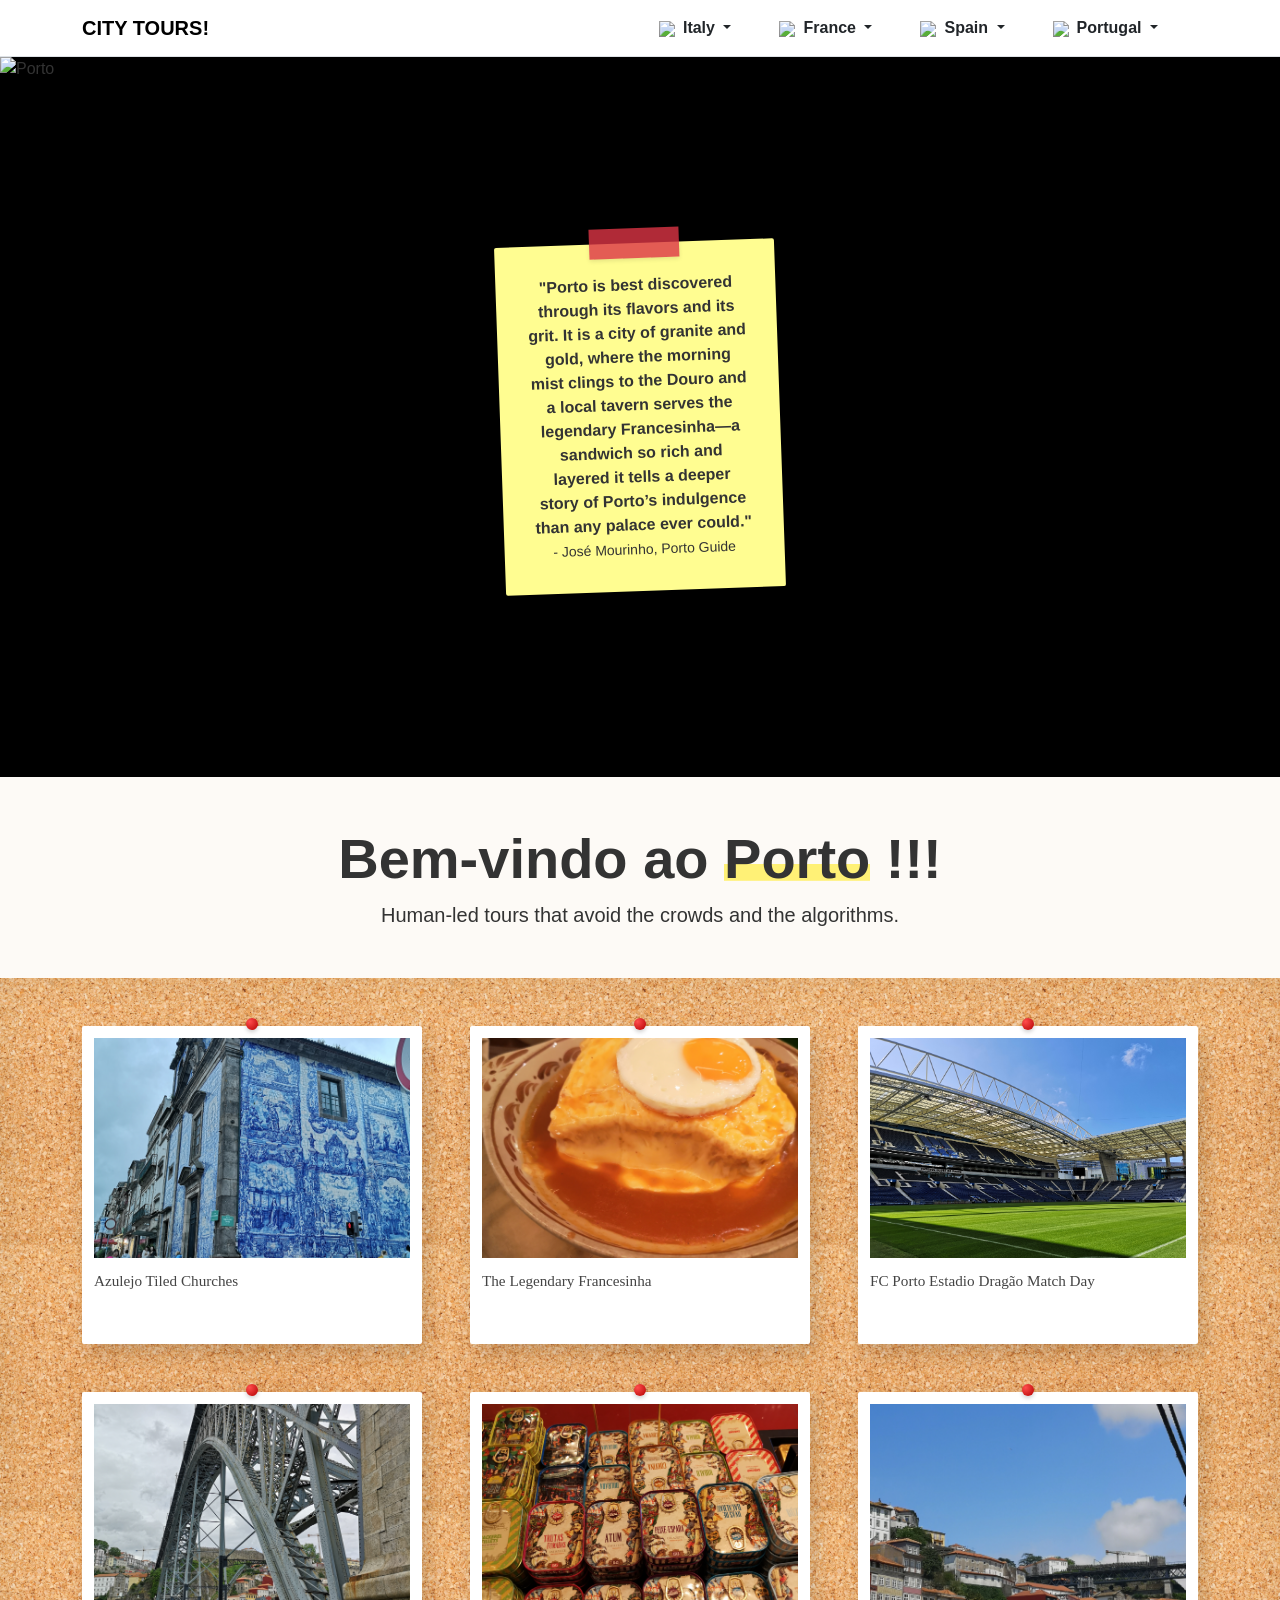
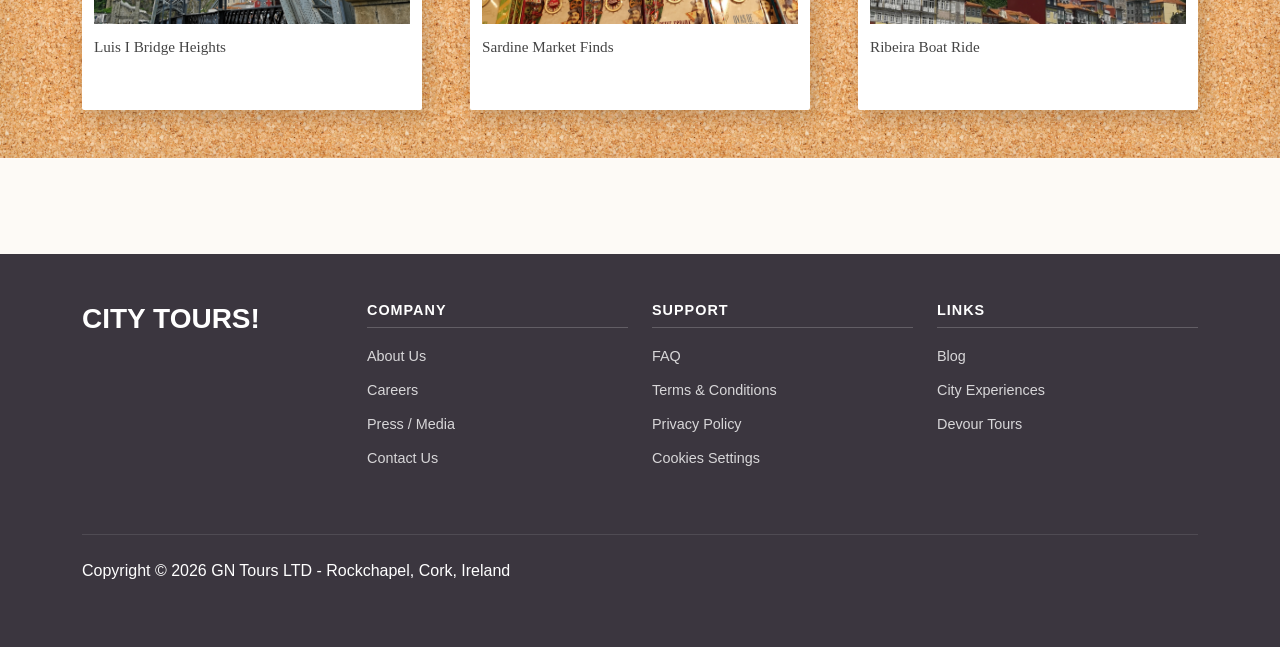
==== PORTO.html @ 2dba54da "Initial Commit" ====
<!doctype html>
<html lang="en">
  <head>
    <meta charset="utf-8">
    <meta name="viewport" content="width=device-width, initial-scale=1">
    <meta name="description" content="">
    <title>Starter Template · Bootstrap</title>
    <!-- Bootstrap core CSS -->
<link href="css/bootstrap.min.css" rel="stylesheet">
    <!-- Custom styles for this template -->
    <link href="mystyle.css" rel="stylesheet">
  </head>
  <body>
    
  <nav class="navbar navbar-expand-lg navbar-light bg-white border-bottom sticky-top">
  <div class="container">
    <a class="navbar-brand fw-bold" href="index.html">CITY TOURS!</a>
    
    <button class="navbar-toggler border-0" type="button" data-bs-toggle="offcanvas" data-bs-target="#offcanvasNavbar">
      <span class="navbar-toggler-icon"></span>
    </button>

    <div class="offcanvas offcanvas-end" tabindex="-1" id="offcanvasNavbar" aria-labelledby="offcanvasNavbarLabel">
      <div class="offcanvas-header border-bottom">
        <h5 class="offcanvas-title fw-bold" id="offcanvasNavbarLabel">Explore Our Cities</h5>
        <button type="button" class="btn-close" data-bs-dismiss="offcanvas" aria-label="Close"></button>
      </div>
      
      <div class="offcanvas-body">
        <ul class="navbar-nav justify-content-end flex-grow-1 pe-3">
          
          <li class="nav-item dropdown px-lg-3">
            <a class="nav-link dropdown-toggle fw-bold text-dark" href="#" role="button" data-bs-toggle="dropdown">
              <img src="https://flagcdn.com/w20/it.png" class="me-2">Italy
            </a>
            <ul class="dropdown-menu border-0 shadow-sm">
              <li><a class="dropdown-item" href="ROME.html">Rome</a></li>
              <li><a class="dropdown-item" href="VENICE.html">Venice</a></li>
            </ul>
          </li>

          <li class="nav-item dropdown px-lg-3">
            <a class="nav-link dropdown-toggle fw-bold text-dark" href="#" role="button" data-bs-toggle="dropdown">
              <img src="https://flagcdn.com/w20/fr.png" class="me-2">France
            </a>
            <ul class="dropdown-menu border-0 shadow-sm">
              <li><a class="dropdown-item" href="PARIS.html">Paris</a></li>
            </ul>
          </li>

          <li class="nav-item dropdown px-lg-3">
            <a class="nav-link dropdown-toggle fw-bold text-dark" href="#" role="button" data-bs-toggle="dropdown">
              <img src="https://flagcdn.com/w20/es.png" class="me-2">Spain
            </a>
            <ul class="dropdown-menu border-0 shadow-sm">
              <li><a class="dropdown-item" href="SEVILLA.html">Seville</a></li>
            </ul>
          </li>

          <li class="nav-item dropdown px-lg-3">
            <a class="nav-link dropdown-toggle fw-bold text-dark" href="#" role="button" data-bs-toggle="dropdown">
              <img src="https://flagcdn.com/w20/pt.png" class="me-2">Portugal
            </a>
            <ul class="dropdown-menu border-0 shadow-sm">
              <li><a class="dropdown-item" href="PORTO.html">Porto</a></li>
            </ul>
          </li>

        </ul>
      </div>
    </div>
  </div>
</nav>

    <!-- Carousel -->
<div id="demo" class="carousel slide" data-bs-ride="carousel">


  <!-- The slideshow/carousel -->
  <div class="carousel-inner">

    Porto
     <div class="carousel-item active">
      <img src="IMAGES\portopic.jpg" alt="Porto" class="d-block w-100">
              <div class="carousel-caption d-flex justify-content-center align-items-center h-100">
    <div class="post-it-sticky">
      <div class="red-tape"></div>
      <p class="mb-0 fw-bold">"Porto is best discovered through its flavors and its grit. It is a city of granite and gold, where the morning mist clings to the Douro and a local tavern serves the legendary Francesinha—a sandwich so rich and layered it tells a deeper story of Porto’s indulgence than any palace ever could."</p>
      <span class="small">- José Mourinho, Porto Guide</span>
    </div>
  </div>
    </div>
  </div>

</div>

<main class="container py-5">
  <div class="text-center mb-5">
    <h1 class="display-4 fw-bold">Bem-vindo ao <span class="highlight">Porto</span> !!!</h1>
    <p class="lead">Human-led tours that avoid the crowds and the algorithms.</p>
  </div>

<section id="porto-corkboard" class="full-width-cork py-5">
    <div class="container">
        <div class="row g-5 justify-content-center">
            
            <div class="col-md-4">
    <div class="polaroid-card" 
         data-bs-toggle="modal" 
         data-bs-target="#photoModal" 
         onclick="openModal('IMAGES/Porto/Azulejo.jpg', 'Azulejo Tiled Churches')">
        <div class="pin"></div>
        <img src="IMAGES/Porto/Azulejo.jpg" class="img-fluid" alt="Azulejos">
        <p class="polaroid-caption">Azulejo Tiled Churches</p>
    </div>
</div>

<div class="col-md-4">
    <div class="polaroid-card" 
         data-bs-toggle="modal" 
         data-bs-target="#photoModal" 
         onclick="openModal('IMAGES/Porto/Francesinha.jpg', 'The Legendary Francesinha')">
        <div class="pin"></div>
        <img src="IMAGES/Porto/Francesinha.jpg" class="img-fluid" alt="Francesinha">
        <p class="polaroid-caption">The Legendary Francesinha</p>
    </div>
</div>

<div class="col-md-4">
    <div class="polaroid-card" 
         data-bs-toggle="modal" 
         data-bs-target="#photoModal" 
         onclick="openModal('IMAGES/Porto/Estadio.jpg', 'FC Porto Estadio Dragão Match Day')">
        <div class="pin"></div>
        <img src="IMAGES/Porto/Estadio.jpg" class="img-fluid" alt="estadio">
        <p class="polaroid-caption">FC Porto Estadio Dragão Match Day</p>
    </div>
</div>

<div class="col-md-4">
    <div class="polaroid-card" 
         data-bs-toggle="modal" 
         data-bs-target="#photoModal" 
         onclick="openModal('IMAGES/Porto/PonteLuis.jpg', 'Luis I Bridge Heights')">
        <div class="pin"></div>
        <img src="IMAGES/Porto/PonteLuis.jpg" class="img-fluid" alt="Bridge">
        <p class="polaroid-caption">Luis I Bridge Heights</p>
    </div>
</div>

<div class="col-md-4">
    <div class="polaroid-card" 
         data-bs-toggle="modal" 
         data-bs-target="#photoModal" 
         onclick="openModal('IMAGES/Porto/sardine.jpg', 'Sardine Market Finds')">
        <div class="pin"></div>
        <img src="IMAGES/Porto/sardine.jpg" class="img-fluid" alt="Sardines">
        <p class="polaroid-caption">Sardine Market Finds</p>
    </div>
</div>

<div class="col-md-4">
    <div class="polaroid-card" 
         data-bs-toggle="modal" 
         data-bs-target="#photoModal" 
         onclick="openModal('IMAGES/Porto/Ribeira.jpg', 'Ribeira Boat Ride')">
        <div class="pin"></div>
        <img src="IMAGES/Porto/Ribeira.jpg" class="img-fluid" alt="River">
        <p class="polaroid-caption">Ribeira Boat Ride</p>
    </div>
</div>



        </div>
    </div>
</section>


</main><!-- /.container -->
<footer class="footer-dark py-5 mt-5">
  <div class="container">
    <div class="row">
      <div class="col-md-3 mb-4">
        <h3 class="fw-bold text-white mb-3">CITY TOURS!</h3>
      </div>

      <div class="col-md-3 mb-4">
        <h6 class="text-uppercase fw-bold border-bottom pb-2 mb-3">Company</h6>
        <ul class="list-unstyled">
          <li><a href="#">About Us</a></li>
          <li><a href="#">Careers</a></li>
          <li><a href="#">Press / Media</a></li>
          <li><a href="#">Contact Us</a></li>
        </ul>
      </div>

      <div class="col-md-3 mb-4">
        <h6 class="text-uppercase fw-bold border-bottom pb-2 mb-3">Support</h6>
        <ul class="list-unstyled">
          <li><a href="#">FAQ</a></li>
          <li><a href="#">Terms & Conditions</a></li>
          <li><a href="#">Privacy Policy</a></li>
          <li><a href="#">Cookies Settings</a></li>
        </ul>
      </div>

      <div class="col-md-3 mb-4">
        <h6 class="text-uppercase fw-bold border-bottom pb-2 mb-3">Links</h6>
        <ul class="list-unstyled">
          <li><a href="#">Blog</a></li>
          <li><a href="#">City Experiences</a></li>
          <li><a href="#">Devour Tours</a></li>
        </ul>
      </div>
    </div>

    <div class="pt-4 mt-4 border-top">
      <p>Copyright © 2026 GN Tours LTD - Rockchapel, Cork, Ireland</p>
    </div>
  </div>
</footer>
    <script src="js/bootstrap.bundle.min.js"></script>
    <script src="js/script.js"></script>

 <div class="modal fade" id="photoModal" tabindex="-1" aria-hidden="true">
  <div class="modal-dialog modal-dialog-centered modal-xl">
    <div class="modal-content" style="background: transparent; border: none;">
      <div class="modal-body p-0 text-center">
        <div class="polaroid-card d-inline-block shadow-lg" style="width: 80vw; max-width: 900px; transform: rotate(0deg); background: white;">
          <img src="" id="modalImg" class="img-fluid" style="height: auto; max-height: 70vh; padding: 15px;">
          <p id="modalCaption" class="polaroid-caption fs-2 mt-2" style="padding-bottom: 20px;"></p>
        </div>
      </div>
    </div>
  </div>
</div>

<script>
function openModal(imgSrc, captionText) {
    document.getElementById('modalImg').src = imgSrc;
    document.getElementById('modalCaption').innerText = captionText;
}
</script>

<style>
  .polaroid-card { cursor: pointer; }
</style>
---- mystyle.css ----
/* Add your own CSS under here */
body {
    background-color: #fdfaf6; 
    font-family: 'Segoe UI', Tahoma, Geneva, Verdana, sans-serif;
    color: #333;
}
body::before {
    content: "";
    position: fixed; top: 0; left: 0; width: 100%; height: 100%;
    background: url('https://www.transparenttextures.com/patterns/p6.png');
    opacity: 0.05; pointer-events: none; z-index: 9999;
}

/* 2. Wobbly 'Human' Buttons (The Anti-AI Look) */
.btn-human {
    background-color: #ffca28; /* Warm yellow */
    border: 2px solid #222;
    border-radius: 255px 15px 225px 15px/15px 225px 15px 255px; /* Wobbly edges */
    padding: 10px 25px;
    font-weight: bold;
    transition: transform 0.2s;
}
.btn-human:hover {
    transform: rotate(-1deg) scale(1.05);
    background-color: #ffb300;
}

/* 3. Asymmetric Tour Cards */
.tour-card {
    border: 2px solid #222;
    border-radius: 10px 30px 15px 40px / 30px 10px 40px 15px;
    background: white;
    box-shadow: 6px 6px 0px rgba(0,0,0,0.1);
    overflow: hidden;
}

/* 4. Rough Notation (Yellow highlighter effect) */
.highlight {
    background: linear-gradient(120deg, #fff176 0%, #fff176 100%);
    background-repeat: no-repeat;
    background-size: 100% 0.3em;
    background-position: 0 80%;
}

/* Make the carousel fit the screen perfectly */
.carousel-item {
    height: 80vh; /* 80% of the Viewport Height */
    min-height: 400px; /* Prevents it from getting too squashed on small phones */
    background: #000; /* Dark background behind images while loading */
}

.carousel-item img {
    height: 100%;
    width: 100%;
    object-fit: cover; /* This is key: it crops the image instead of stretching it */
    object-position: center; /* Keeps the middle of the photo in view */
}

/* Center the caption area over the whole image */
.carousel-caption {
    top: 0;
    bottom: 0;
    left: 0;
    right: 0;
}

/* The Post-it Styling */
.post-it-sticky {
    position: relative;
    background: #fffd91; /* Post-it Yellow */
    color: #333;
    padding: 30px;
    width: 280px;
    box-shadow: 10px 10px 20px rgba(0,0,0,0.3);
    transform: rotate(-2deg); /* "Human" tilt */
    border-radius: 2px;
}

/* The BBC-style Red Tape */
.red-tape {
    position: absolute;
    top: -15px;
    left: 50%;
    transform: translateX(-50%);
    width: 90px;
    height: 30px;
    background-color: rgba(220, 53, 69, 0.8); /* Translucent Red */
    box-shadow: 0 2px 4px rgba(0,0,0,0.1);
}

.footer-dark {
    background-color: #3b363f; /* The specific dark purple-grey from your image */
    color: #ffffff;
}

.footer-dark h6 {
    color: #ffffff;
    letter-spacing: 1px;
    font-size: 0.9rem;
    border-color: rgba(255,255,255,0.2) !important;
}

.footer-dark ul li {
    margin-bottom: 10px;
}

.footer-dark ul li a {
    color: rgba(255,255,255,0.8);
    text-decoration: none;
    font-size: 0.9rem;
    transition: 0.3s;
}

.footer-dark ul li a:hover {
    color: #ffca28; /* Your brand highlight color */
    padding-left: 5px; /* Subtle movement effect */
}

.footer-dark .border-top {
    border-color: rgba(255,255,255,0.1) !important;
}

/* Make the dropdown full width */
.has-megamenu {
  position: static !important;
}

.megamenu {
  width: 100vw;
  left: 0 !important;
  right: 0 !important;
  margin-top: 0;
  border: none;
  border-radius: 0 0 15px 15px;
  box-shadow: 0 10px 30px rgba(0,0,0,0.1);
}

/* Style the links inside the menu */
.megamenu .dropdown-item {
  padding: 5px 0;
  color: #666;
  font-size: 0.95rem;
  transition: 0.2s;
}

.megamenu .dropdown-item:hover {
  background: transparent;
  color: #0d6efd; /* Or your brand blue */
  padding-left: 5px;
}

/* Optional: Vertical lines between countries */
.megamenu .border-start {
  border-color: rgba(0,0,0,0.05) !important;
}

/* Fix the dropdown link styling */
.megamenu .dropdown-item {
    font-size: 0.9rem;
    color: #444;
    padding: 0.4rem 0; /* More space between Rome and Venice */
    background: transparent !important; /* Removes the blue Bootstrap hover box */
}

.megamenu .dropdown-item:hover {
    color: #0d6efd; /* Your brand blue */
    text-decoration: underline;
}

/* Align the Flag Icons */
.megamenu h6 img {
    width: 20px;
    height: auto;
    margin-right: 10px;
    vertical-align: middle;
    border-radius: 2px; /* Softens the look of the flags */
}

.megamenu h6 {
    font-size: 1rem;
    color: #222;
    margin-bottom: 1rem;
    display: flex;
    align-items: center;
}

/* Removes the bullet point from navbar items */
.navbar-nav {
    list-style: none !important;
}

/* Specifically target the city tours list item if needed */
.nav-item {
    list-style-type: none;
}

/* 1. Standard State: Outline visible, text clear */
.navbar .btn-outline-primary {
    color: #0d6efd; /* Use your specific brand blue */
    border: 2px solid #0d6efd;
    background-color: transparent;
    font-weight: 600;
    transition: all 0.3s ease-in-out;
}

/* 2. Hover/Active State: Button turns solid blue, text turns white */
.navbar .btn-outline-primary:hover, 
.navbar .show > .btn-outline-primary {
    background-color: #0d6efd !important;
    color: #ffffff !important;
}

/* 3. The Hover Trigger for the Dropdown */
@media (min-width: 992px) {
    .nav-item.dropdown:hover .dropdown-menu {
        display: block;
        margin-top: 0; /* Align it perfectly to the navbar */
    }
}

.sketch-wrapper {
    padding: 20px;
    transition: transform 0.3s ease-in-out;
}

.sketch-img {
    /* This makes the white background of your JPGs disappear 
       into the background of your site! */
    mix-blend-mode: multiply; 
    filter: grayscale(100%) contrast(110%);
    max-height: 250px;
}

/* Subtle "Hand-placed" tilts */
.col-md-4:nth-child(1) .sketch-wrapper { transform: rotate(-3deg); }
.col-md-4:nth-child(2) .sketch-wrapper { transform: rotate(2deg); }
.col-md-4:nth-child(3) .sketch-wrapper { transform: rotate(-1deg); }

.sketch-wrapper:hover {
    transform: rotate(0deg) scale(1.1) !important;
}

/* Container for the whole sketchbook area */
.bg-light-sketchbook {
    background-color: #fcfcfc; /* A very light off-white to contrast the main page */
}

/* The Large Post-it Note */
.sketchbook-note {
    background-color: #fff; /* True white, like the paper of the drawings */
    border-radius: 5px;
    transform: rotate(1deg); /* Slight natural tilt */
    transition: transform 0.3s ease;
}

.sketchbook-note:nth-child(even) {
    transform: rotate(-1.5deg);
}

.sketchbook-note:hover {
    transform: rotate(0deg) scale(1.02); /* Straightens on hover */
}

/* Red Tape Styling (Same as earlier) */
.red-tape-left, .red-tape-right {
    position: absolute;
    width: 60px; /* Slightly wider tape for a larger note */
    height: 30px;
    background-color: rgba(220, 53, 69, 0.85); /* Boosted Bootstrap Red */
    box-shadow: 1px 1px 3px rgba(0,0,0,0.1);
    z-index: 5;
    transform: rotate(-15deg);
}

/* Taping the Corners */
.red-tape-left {
    top: -10px;
    left: -15px;
    border-radius: 3px 0 3px 0; /* Creates that 'torn' edge feel */
}

.red-tape-right {
    top: -10px;
    right: -15px;
    transform: rotate(15deg);
    border-radius: 0 3px 0 3px;
}

/* The Image Content */
.sketch-content {
    mix-blend-mode: multiply; /* Keeps the drawing ink and removes the paper white */
    max-height: 450px; /* Makes the image substantially larger than before */
    width: auto;
    filter: grayscale(100%) contrast(110%);
}


/* The Polaroid - Kept crisp and white */
.polaroid-card {
    background: #ffffff;
    padding: 12px 12px 35px 12px;
    box-shadow: 5px 10px 20px rgba(0,0,0,0.15); /* Softer shadow for the light board */
    position: relative;
    transition: all 0.3s ease;
    border-radius: 2px;
}

.polaroid-card img {
    width: 100%;
    height: 220px;
    object-fit: cover;
    filter: none !important; /* Ensures photos stay bright */
}

.polaroid-caption {
    font-family: 'Permanent Marker', cursive;
    margin-top: 12px;
    color: #444;
    font-size: 0.95rem;
}

/* Bright Red Pin */
.pin {
    position: absolute;
    top: -8px;
    left: 50%;
    transform: translateX(-50%);
    width: 12px;
    height: 12px;
    background: radial-gradient(circle at 30% 30%, #ff4d4d, #b30000);
    border-radius: 50%;
    box-shadow: 0 2px 4px rgba(0,0,0,0.2);
    z-index: 10;
}

/* Hover Effect */
.polaroid-card:hover {
    transform: scale(1.1) rotate(0deg) !important;
    z-index: 20;
    box-shadow: 10px 20px 30px rgba(0,0,0,0.2);
}

/* 5. The Full-Width Light Corkboard Section */
.full-width-cork {
    /* Make sure the filename is exactly what is in your folder */
    background-image: url('image_656bee.jpg') !important; 
    background-repeat: repeat !important;
    background-size: 300px; 
    background-attachment: scroll;
    
    /* This ensures it breaks out of any constraints */
    width: 100vw;
    position: relative;
    left: 50%;
    right: 50%;
    margin-left: -50vw;
    margin-right: -50vw;
    
    padding: 60px 0;
    border: none;
    display: block;
    box-shadow: inset 0 0 50px rgba(0,0,0,0.07);
}

/* Fix for the white background cutting in */
#porto-corkboard .container {
    background-color: transparent !important;
}

body::before {
    /* ... your other code ... */
    z-index: -1; /* Changed from 9999 */
}

.full-width-cork {
    /* Try this path instead: it looks directly into the IMAGES folder */
    background-image: url('IMAGES/corkboard.jpg') !important; 
    background-repeat: repeat;
    background-size: 400px;
    
    /* Keep your existing breakout code below this */
    width: 100vw;
    position: relative;
    left: 50%;
    right: 50%;
    margin-left: -50vw;
    margin-right: -50vw;
}

/* --- MOBILE MENU FIX --- */
@media (max-width: 991px) {
    /* Forces the megamenu columns to stack vertically */
    .megamenu .row {
        display: flex !important;
        flex-direction: column !important;
        margin: 0 !important;
    }

    .megamenu .col-md-3 {
        width: 100% !important;
        border-left: none !important; /* Removes those desktop vertical lines */
        padding: 10px 0 !important;
        border-bottom: 1px solid #eee; /* Adds a subtle separator instead */
    }

    /* Makes the city names easier to read on a phone */
    .megamenu h6 {
        padding-left: 15px !important;
        margin-top: 10px;
    }

    /* Centers and sizes the 'Tours by City' button for thumbs */
    #navbarDropdown {
        margin: 10px 0 !important;
        width: 100%;
    }
}

/* Modern Mobile Navbar Fixes */
@media (max-width: 991px) {
    /* Remove the clunky blue button look */
    .navbar-toggler:focus {
        box-shadow: none; /* Removes the ugly blue outline when clicked */
    }

    /* Make the offcanvas menu feel like an app */
    .offcanvas {
        width: 80% !important;
        background-color: #fcfcfc;
    }

    .offcanvas-body .nav-link {
        font-size: 1.2rem;
        padding: 10px 0;
        border-bottom: 1px solid #f0f0f0;
        color: #333 !important;
    }

    /* Hide the dropdown arrow since it's now a flat list */
    .dropdown-toggle::after {
        display: none;
    }
}

/* Add a hover effect for desktop too */
.nav-link:hover {
    color: #007bff !important;
    padding-left: 5px;
    transition: 0.3s;
}

@media (max-width: 768px) {
    .post-it-sticky {
        width: 90% !important;
        font-size: 0.9rem !important;
        padding: 15px !important;
    }
}

/* DESKTOP HOVER EFFECT */
@media (min-width: 992px) {
    .nav-item.dropdown:hover .dropdown-menu {
        display: block;
        margin-top: 0; /* Prevents a gap that closes the menu */
        animation: fadeIn 0.3s ease-in;
    }
}

/* MOBILE OFF-CANVAS CLEANUP */
@media (max-width: 991px) {
    /* Make the dropdowns always 'open' in the sidebar so it's 1-click */
    .offcanvas-body .dropdown-menu {
        display: block;
        position: static;
        background: none;
        border: none;
        padding-left: 30px; /* Indent the cities under the country */
    }
    
    .offcanvas-body .dropdown-toggle::after {
        display: none; /* Hide the arrow on mobile to keep it clean */
    }
}

@keyframes fadeIn {
    from { opacity: 0; transform: translateY(10px); }
    to { opacity: 1; transform: translateY(0); }
}
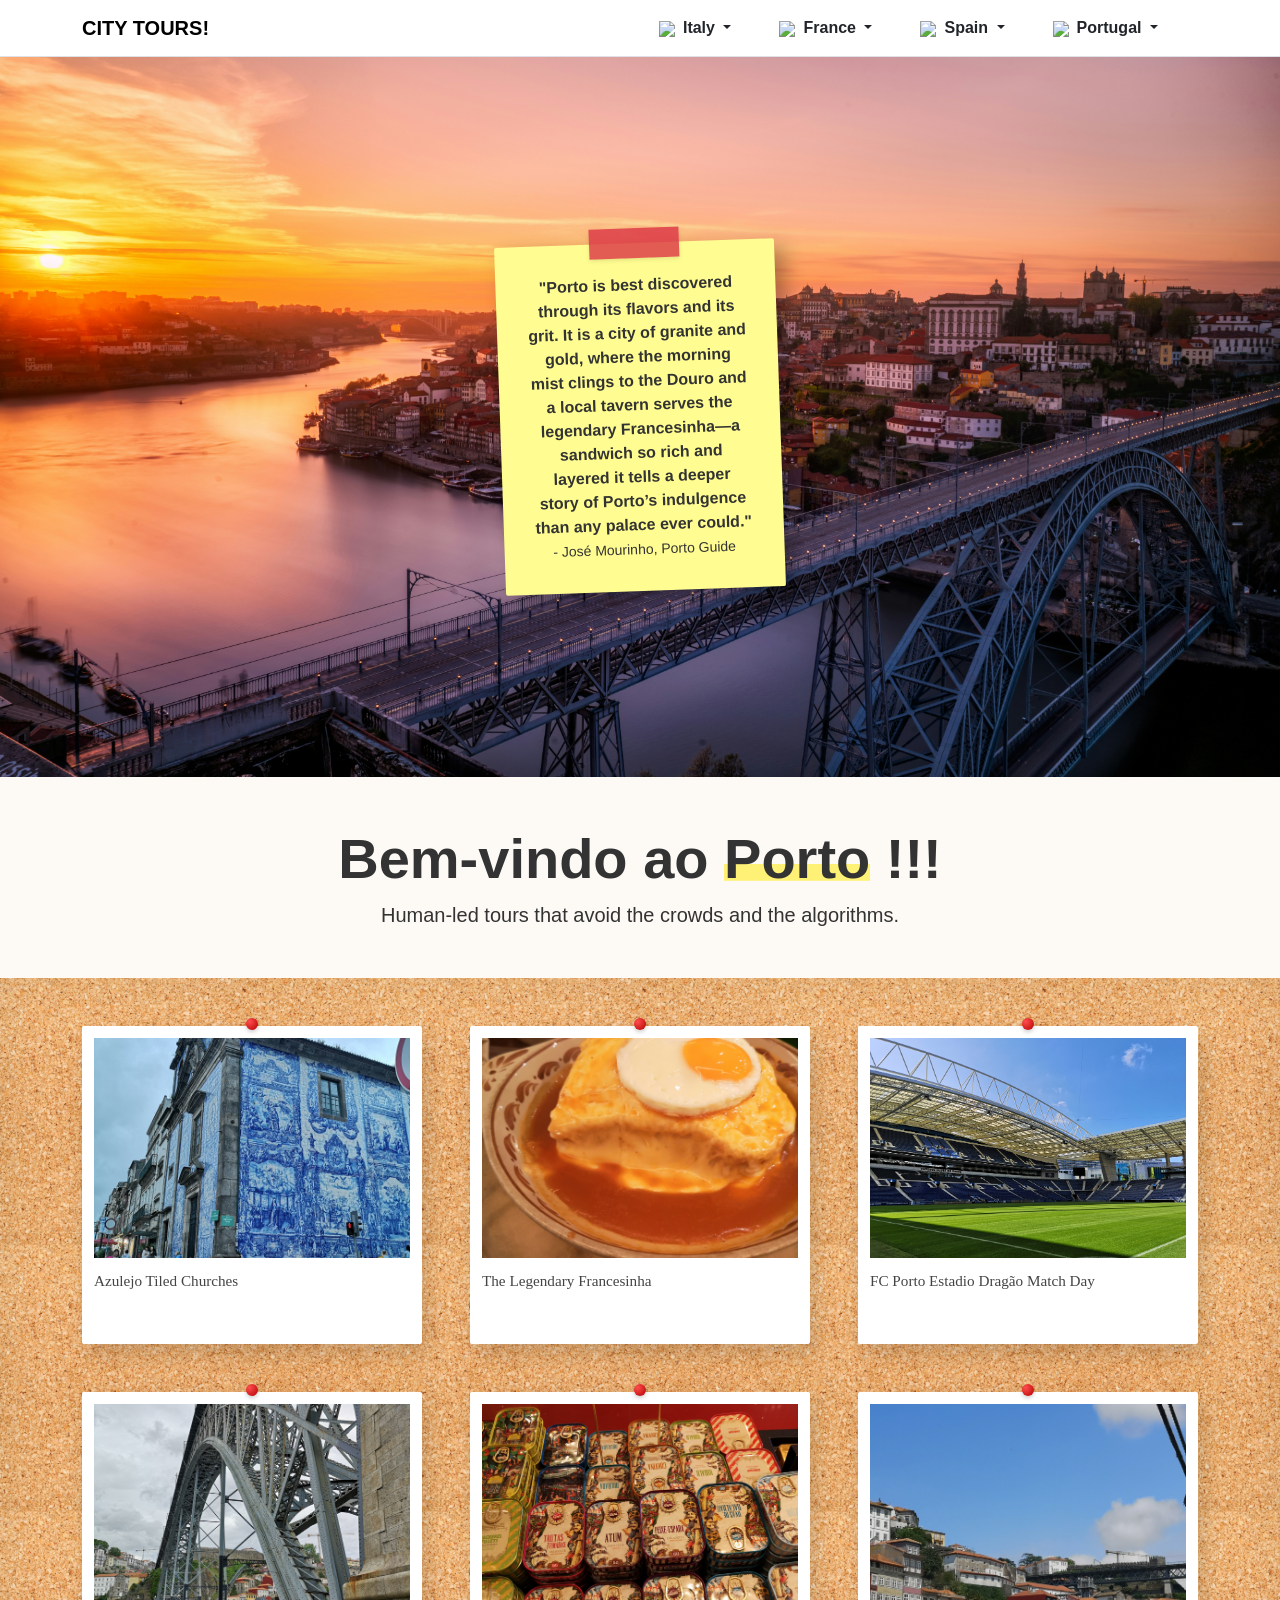
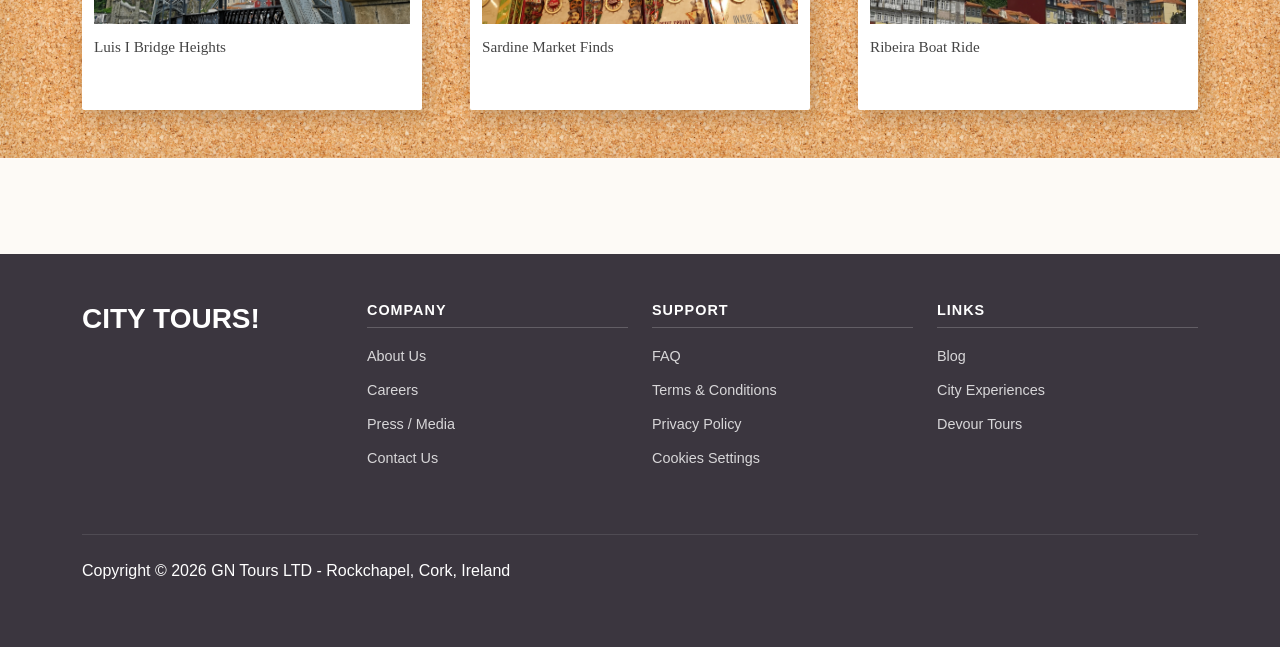
==== commit e95b940a: "Fix image source case sensitivity in PORTO.html" ====
--- a/PORTO.html
+++ b/PORTO.html
@@ -81,7 +81,7 @@
 
     Porto
      <div class="carousel-item active">
-      <img src="IMAGES\portopic.jpg" alt="Porto" class="d-block w-100">
+      <img src="IMAGES\PORTOPIC.jpg" alt="Porto" class="d-block w-100">
               <div class="carousel-caption d-flex justify-content-center align-items-center h-100">
     <div class="post-it-sticky">
       <div class="red-tape"></div>
--- a/mystyle.css
+++ b/mystyle.css
@@ -487,3 +487,25 @@
     to { opacity: 1; transform: translateY(0); }
 }
 
+/* Contact Form Styling */
+#contactForm .form-control {
+    border: 2px solid #f0f0f0;
+    padding: 12px;
+    transition: 0.3s;
+}
+
+#contactForm .form-control:focus {
+    border-color: #0d6efd; /* Highlights the box when you type */
+    box-shadow: none;
+}
+
+#contactForm .btn-primary {
+    transition: transform 0.2s;
+}
+
+#contactForm .btn-primary:hover {
+    transform: translateY(-3px); /* Subtle lift when hovering */
+    box-shadow: 0 5px 15px rgba(13, 110, 253, 0.3);
+}
+
+
